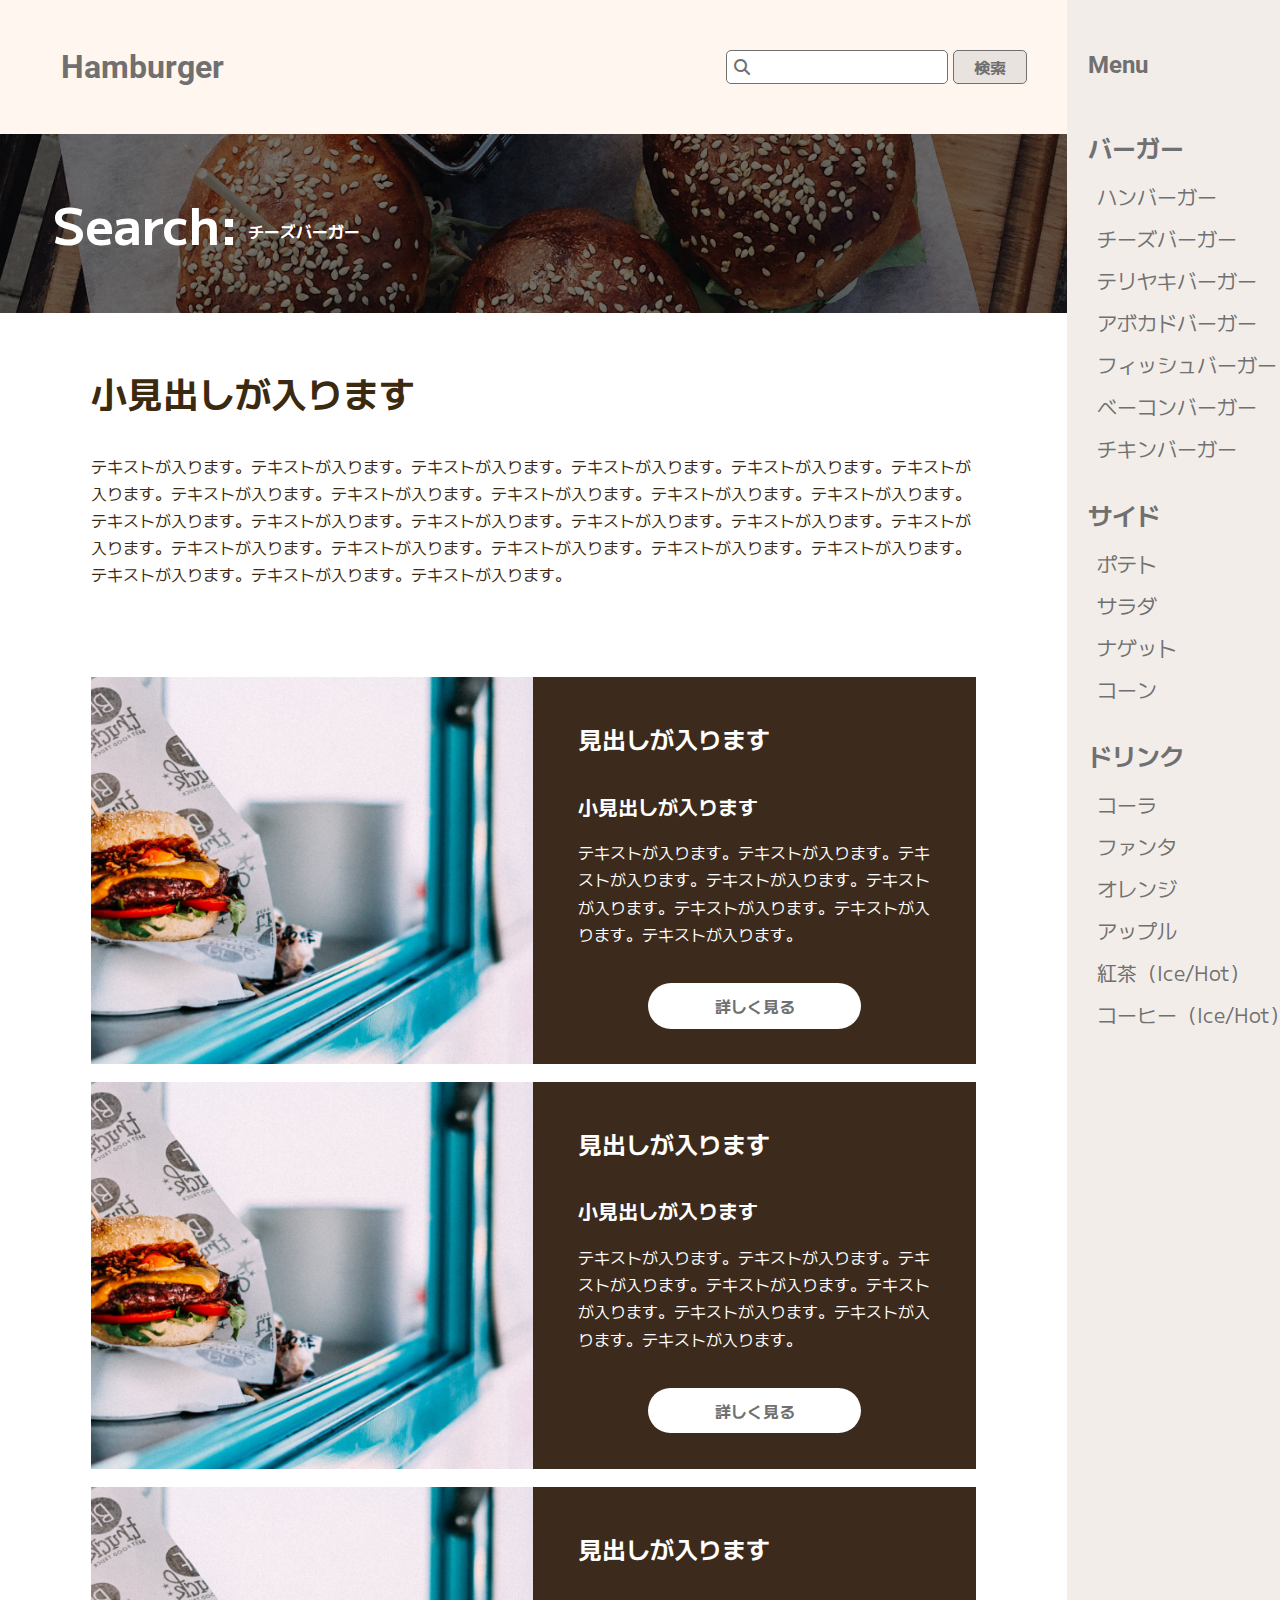
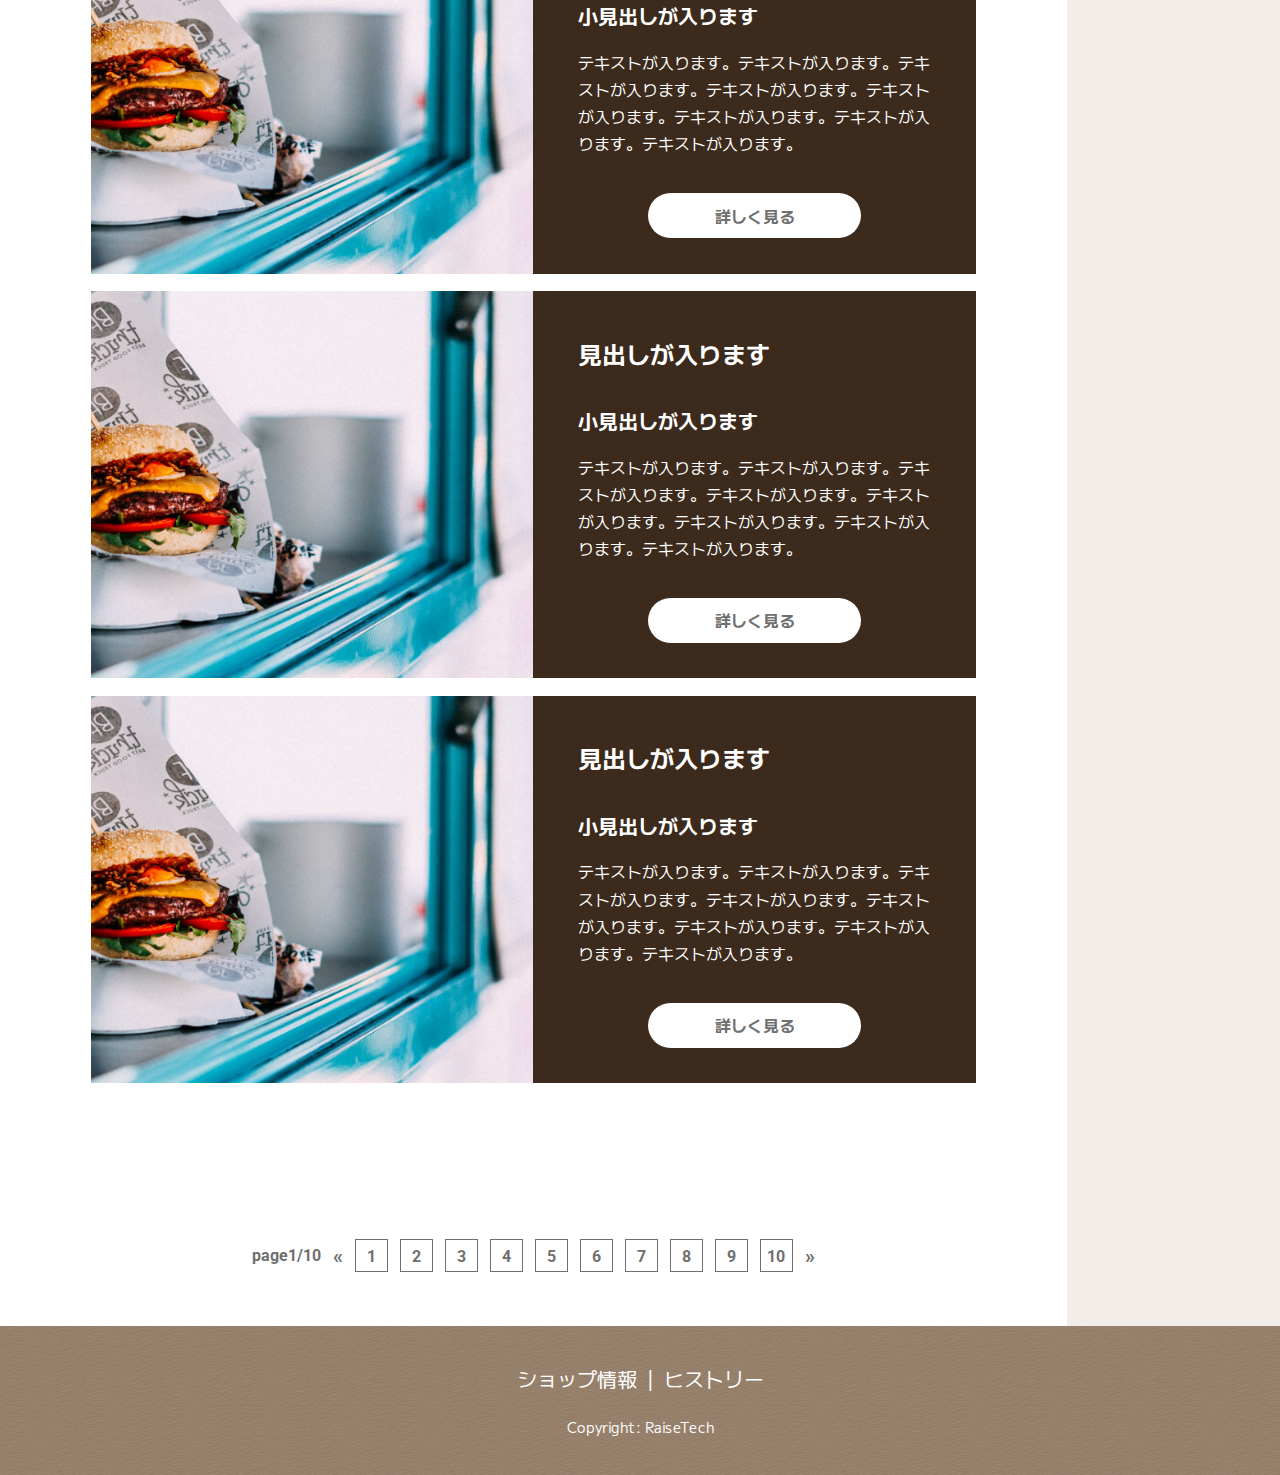
==== archive-search.html @ 962198ca "20250107" ====
<!DOCTYPE html>
<html lang="ja">
    <head>
        <meta charset="UTF-8">
        <meta name="viewport" content="width=device-width", initial scale="1.0">
        <meta name="description" content="ハンバーガーサイト">
        <title>ハンバーガーサイト</title>
        <link rel="preconnect" href="https://fonts.googleapis.com">
        <link rel="preconnect" href="https://fonts.gstatic.com" crossorigin>
        <link href="https://fonts.googleapis.com/css2?family=M+PLUS+1:wght@400;700&display=swap" rel="stylesheet">
        <link href="https://fonts.googleapis.com/css2?family=Roboto:wght@400;700&display=swap" rel="stylesheet">
        <link href=".css/ress.css" rel="stylesheet">
        <link href="./css/style.css" rel="stylesheet">
        <link href="./css/all.min.css" rel="stylesheet">
        <script src="./js/main.js" defer></script>


    </head>
    <body> 
        <div class="c-container">
            <div class="c-wrapper "> 
                <header class="l-header c-item-center p-header">
                    <p class="c-fontfam-en p-header-logo">Hamburger</p>
                    <form class="p-header-form">
                        <div class=p-header-searchicon>
                            <input type="search" class="c-box-search p-header-search">
                        </div>
                        <input type="submit" value="検索" class="c-box-search p-header-submit" >
                    </form>
                </header>
                <main class="l-main">
                    <h1 class="c-bg-Image-MV2 p-archive-image p-archive-image-text"><span>Search:</span><span>チーズバーガー</span></h1>
                    <div class="c-inner">
                        <article class="p-archive-article">
                            <h2 class="p-subheading">小見出しが入ります</h2>
                            <p class="p-subheading-text">テキストが入ります。テキストが入ります。テキストが入ります。テキストが入ります。テキストが入ります。テキストが入ります。テキストが入ります。テキストが入ります。テキストが入ります。テキストが入ります。テキストが入ります。テキストが入ります。テキストが入ります。テキストが入ります。テキストが入ります。テキストが入ります。テキストが入ります。テキストが入ります。テキストが入ります。テキストが入ります。テキストが入ります。テキストが入ります。テキストが入ります。テキストが入ります。テキストが入ります。</p>
                        </article>
                        <article>
                            <dl>
                                <div class="c-grid-container">
                                    <div class="c-grid-area-left"><img class="p-grid-img" src="../Images/archivepage_burger.png" alt="アーカイブページのハンバーガー写真" ></div>
                                    <div class="c-grid-area-right p-grid-article">
                                        <dt class="p-grid-article-title">見出しが入ります
                                            <dd>
                                                <h3 class="p-grid-article-subheading">小見出しが入ります</h3>
                                                <p class="p-grid-article-text">テキストが入ります。テキストが入ります。テキストが入ります。テキストが入ります。テキストが入ります。テキストが入ります。テキストが入ります。テキストが入ります。</p>
                                            </dd>
                                        </dt>
                                        <a class="p-grid-article-link" href="#">詳しく見る</a>
                                    </div>
                                </div>
                                <div class="c-grid-container">
                                    <div class="c-grid-area-left"><img class="p-grid-img" src="../Images/archivepage_burger.png" alt="アーカイブページのハンバーガー写真" ></div>
                                    <div class="c-grid-area-right p-grid-article">
                                        <dt class="p-grid-article-title">見出しが入ります
                                            <dd>
                                                <h3 class="p-grid-article-subheading">小見出しが入ります</h3>
                                                <p class="p-grid-article-text">テキストが入ります。テキストが入ります。テキストが入ります。テキストが入ります。テキストが入ります。テキストが入ります。テキストが入ります。テキストが入ります。</p>
                                            </dd>
                                        </dt>
                                        <a class="p-grid-article-link" href="#">詳しく見る</a>
                                    </div>
                                </div>
                                <div class="c-grid-container">
                                    <div class="c-grid-area-left"><img class="p-grid-img" src="../Images/archivepage_burger.png" alt="アーカイブページのハンバーガー写真" ></div>
                                    <div class="c-grid-area-right p-grid-article">
                                        <dt class="p-grid-article-title">見出しが入ります
                                            <dd>
                                                <h3 class="p-grid-article-subheading">小見出しが入ります</h3>
                                                <p class="p-grid-article-text">テキストが入ります。テキストが入ります。テキストが入ります。テキストが入ります。テキストが入ります。テキストが入ります。テキストが入ります。テキストが入ります。</p>
                                            </dd>
                                        </dt>
                                        <a class="p-grid-article-link" href="#">詳しく見る</a>
                                    </div>
                                </div>
                                <div class="c-grid-container">
                                    <div class="c-grid-area-left"><img class="p-grid-img" src="../Images/archivepage_burger.png" alt="アーカイブページのハンバーガー写真" ></div>
                                    <div class="c-grid-area-right p-grid-article">
                                        <dt class="p-grid-article-title">見出しが入ります
                                            <dd>
                                                <h3 class="p-grid-article-subheading">小見出しが入ります</h3>
                                                <p class="p-grid-article-text">テキストが入ります。テキストが入ります。テキストが入ります。テキストが入ります。テキストが入ります。テキストが入ります。テキストが入ります。テキストが入ります。</p>
                                            </dd>
                                        </dt>
                                        <a class="p-grid-article-link" href="#">詳しく見る</a>
                                    </div>
                                </div>
                                <div class="c-grid-container">
                                    <div class="c-grid-area-left"><img class="p-grid-img" src="../Images/archivepage_burger.png" alt="アーカイブページのハンバーガー写真" ></div>
                                    <div class="c-grid-area-right p-grid-article">
                                        <dt class="p-grid-article-title">見出しが入ります
                                            <dd>
                                                <h3 class="p-grid-article-subheading">小見出しが入ります</h3>
                                                <p class="p-grid-article-text">テキストが入ります。テキストが入ります。テキストが入ります。テキストが入ります。テキストが入ります。テキストが入ります。テキストが入ります。テキストが入ります。</p>
                                            </dd>
                                        </dt>
                                        <a class="p-grid-article-link" href="#">詳しく見る</a>
                                    </div>
                                </div>
                            </dl>
                        </article>
                    </div>
                    <section class="c-flex-justify-center c-fontfam-en p-pagination">
                        <p>page1/10</p>
                        <div class="p-pagination-number">
                            <a href="#">&laquo;</a>
                            <ul class="p-pagination-number-list">  
                                <li><a href="#">1</a></li>
                                <li><a href="#">2</a></li>
                                <li><a href="#">3</a></li>
                                <li><a href="#">4</a></li>
                                <li><a href="#">5</a></li>
                                <li><a href="#">6</a></li>
                                <li><a href="#">7</a></li>
                                <li><a href="#">8</a></li>
                                <li><a href="#">9</a></li>
                                <li><a href="#">10</a></li>
                            </ul>
                            <a href="#">&raquo;</a>
                        </div>
                    </section>
                    <section class="p-pagination-sp">
                        <div class="p-pagination-sp-prev">&laquo;<p>前へ</p></div>
                        <div class="p-pagination-sp-next"><p>次へ</p>&raquo;</div>
                    </section>
                </main>
            </div>
            <aside class="l-sidebar c-flex-column p-sidebar js-sidebar-bg"> <!--js-sidebar-openBgがつく-->
                <div class=" p-sidebar-title">
                    <h2 class="c-fontfam-en"><button class="p-sidebar-btn-menu js-btn-menu"><span>Menu</span></button></h2> <!--js-btnMenu-openがつく-->
                </div>
                <nav class="p-sidebar-list js-sidebar">  <!--js-sidebar-openがつく-->
                    <ul class="p-sidebar-wrap">   
                        <li class="p-sidebar-menu" >
                            <a class="p-sidebar-menu-category" href="#">バーガー</a>
                            <ul class="p-sidebar-menu-choice">
                                <li class="p-sidebar-menu-choice-child"><a href="#">ハンバーガー</a></li>
                                <li class="p-sidebar-menu-choice-child"><a href="#">チーズバーガー</a></li>
                                <li class="p-sidebar-menu-choice-child"><a href="#">テリヤキバーガー</a></li>
                                <li class="p-sidebar-menu-choice-child"><a href="#">アボカドバーガー</a></li>
                                <li class="p-sidebar-menu-choice-child"><a href="#">フィッシュバーガー</a></li>
                                <li class="p-sidebar-menu-choice-child"><a href="#">ベーコンバーガー</a></li>
                                <li class="p-sidebar-menu-choice-child"><a href="#">チキンバーガー</a></li>
                            </ul>
                        </li>
                        <li class="p-sidebar-menu" >
                            <a class="p-sidebar-menu-category" href="#">サイド</a>
                            <ul class="p-sidebar-menu-choice">
                                <li class="p-sidebar-menu-choice-child"><a href="#">ポテト</a></li>
                                <li class="p-sidebar-menu-choice-child"><a href="#">サラダ</a></li>
                                <li class="p-sidebar-menu-choice-child"><a href="#">ナゲット</a></li>
                                <li class="p-sidebar-menu-choice-child"><a href="#">コーン</a></li>
                            </ul>
                        </li>
                        <li class="p-sidebar-menu" >
                            <a class="p-sidebar-menu-category" href="#">ドリンク</a>
                            <ul class="p-sidebar-menu-choice">
                                <li class="p-sidebar-menu-choice-child"><a href="#">コーラ</a></li>
                                <li class="p-sidebar-menu-choice-child"><a href="#">ファンタ</a></li>
                                <li class="p-sidebar-menu-choice-child"><a href="#">オレンジ</a></li>
                                <li class="p-sidebar-menu-choice-child"><a href="#">アップル</a></li>
                                <li class="p-sidebar-menu-choice-child"><a href="#">紅茶（Ice/Hot）</a></li>
                                <li class="p-sidebar-menu-choice-child"><a href="#">コーヒー（Ice/Hot）</a></li>
                            </ul>
                        </li>
                    </ul>
                </nav>
            </aside>
        </div>
        <footer class="l-footer p-footer">
            <div class="c-flex-center p-footer-about" >
                <p class="p-footer-info">ショップ情報</p>
                <p class="p-footer-history">ヒストリー</p>
            </div>
            <p class="c-flex-center p-footer-copyright">Copyright: RaiseTech</p>
        </footer>

    </body>
</html>
---- css/style.css ----
@charset "UTF-8";
/* resset.dev • v5.0.2 */
/* # =================================================================
   # Global selectors
   # ================================================================= */
html {
  box-sizing: border-box;
  -webkit-text-size-adjust: 100%; /* Prevent adjustments of font size after orientation changes in iOS */
  word-break: normal;
  -moz-tab-size: 4;
  -o-tab-size: 4;
     tab-size: 4;
}

*,
::before,
::after {
  background-repeat: no-repeat; /* Set `background-repeat: no-repeat` to all elements and pseudo elements */
  box-sizing: inherit;
}

::before,
::after {
  text-decoration: inherit; /* Inherit text-decoration and vertical align to ::before and ::after pseudo elements */
  vertical-align: inherit;
}

* {
  padding: 0; /* Reset `padding` and `margin` of all elements */
  margin: 0;
}

/* # =================================================================
   # General elements
   # ================================================================= */
hr {
  overflow: visible; /* Show the overflow in Edge and IE */
  height: 0; /* Add the correct box sizing in Firefox */
  color: inherit; /* Correct border color in Firefox. */
}

details,
main {
  display: block; /* Render the `main` element consistently in IE. */
}

summary {
  display: list-item; /* Add the correct display in all browsers */
}

small {
  font-size: 80%; /* Set font-size to 80% in `small` elements */
}

[hidden] {
  display: none; /* Add the correct display in IE */
}

abbr[title] {
  border-bottom: none; /* Remove the bottom border in Chrome 57 */
  /* Add the correct text decoration in Chrome, Edge, IE, Opera, and Safari */
  text-decoration: underline;
  -webkit-text-decoration: underline dotted;
          text-decoration: underline dotted;
}

a {
  background-color: transparent; /* Remove the gray background on active links in IE 10 */
}

a:active,
a:hover {
  outline-width: 0; /* Remove the outline when hovering in all browsers */
}

code,
kbd,
pre,
samp {
  font-family: monospace, monospace; /* Specify the font family of code elements */
}

pre {
  font-size: 1em; /* Correct the odd `em` font sizing in all browsers */
}

b,
strong {
  font-weight: bolder; /* Add the correct font weight in Chrome, Edge, and Safari */
}

/* https://gist.github.com/unruthless/413930 */
sub,
sup {
  font-size: 75%;
  line-height: 0;
  position: relative;
  vertical-align: baseline;
}

sub {
  bottom: -0.25em;
}

sup {
  top: -0.5em;
}

table {
  border-color: inherit; /* Correct border color in all Chrome, Edge, and Safari. */
  text-indent: 0; /* Remove text indentation in Chrome, Edge, and Safari */
}

iframe {
  border-style: none;
}

/* # =================================================================
   # Forms
   # ================================================================= */
input {
  border-radius: 0;
}

[type=number]::-webkit-inner-spin-button,
[type=number]::-webkit-outer-spin-button {
  height: auto; /* Correct the cursor style of increment and decrement buttons in Chrome */
}

[type=search] {
  -webkit-appearance: textfield; /* Correct the odd appearance in Chrome and Safari */
  outline-offset: -2px; /* Correct the outline style in Safari */
}

[type=search]::-webkit-search-decoration {
  -webkit-appearance: none; /* Remove the inner padding in Chrome and Safari on macOS */
}

textarea {
  overflow: auto; /* Internet Explorer 11+ */
  resize: vertical; /* Specify textarea resizability */
}

button,
input,
optgroup,
select,
textarea {
  font: inherit; /* Specify font inheritance of form elements */
}

optgroup {
  font-weight: bold; /* Restore the font weight unset by the previous rule */
}

button {
  overflow: visible; /* Address `overflow` set to `hidden` in IE 8/9/10/11 */
}

button,
select {
  text-transform: none; /* Firefox 40+, Internet Explorer 11- */
}

/* Apply cursor pointer to button elements */
button,
[type=button],
[type=reset],
[type=submit],
[role=button] {
  cursor: pointer;
}

/* Remove inner padding and border in Firefox 4+ */
button::-moz-focus-inner,
[type=button]::-moz-focus-inner,
[type=reset]::-moz-focus-inner,
[type=submit]::-moz-focus-inner {
  border-style: none;
  padding: 0;
}

/* Replace focus style removed in the border reset above */
button:-moz-focusring,
[type=button]::-moz-focus-inner,
[type=reset]::-moz-focus-inner,
[type=submit]::-moz-focus-inner {
  outline: 1px dotted ButtonText;
}

button,
html [type=button],
[type=reset],
[type=submit] {
  -webkit-appearance: button; /* Correct the inability to style clickable types in iOS */
}

/* Remove the default button styling in all browsers */
button,
input,
select,
textarea {
  background-color: transparent;
  border-style: none;
}

a:focus,
button:focus,
input:focus,
select:focus,
textarea:focus {
  outline-width: 0;
}

/* Style select like a standard input */
select {
  -moz-appearance: none; /* Firefox 36+ */
  -webkit-appearance: none; /* Chrome 41+ */
}

select::-ms-expand {
  display: none; /* Internet Explorer 11+ */
}

select::-ms-value {
  color: currentColor; /* Internet Explorer 11+ */
}

legend {
  border: 0; /* Correct `color` not being inherited in IE 8/9/10/11 */
  color: inherit; /* Correct the color inheritance from `fieldset` elements in IE */
  display: table; /* Correct the text wrapping in Edge and IE */
  max-width: 100%; /* Correct the text wrapping in Edge and IE */
  white-space: normal; /* Correct the text wrapping in Edge and IE */
  max-width: 100%; /* Correct the text wrapping in Edge 18- and IE */
}

::-webkit-file-upload-button {
  /* Correct the inability to style clickable types in iOS and Safari */
  -webkit-appearance: button;
  color: inherit;
  font: inherit; /* Change font properties to `inherit` in Chrome and Safari */
}

/* Replace pointer cursor in disabled elements */
[disabled] {
  cursor: default;
}

/* # =================================================================
   # Specify media element style
   # ================================================================= */
img {
  border-style: none; /* Remove border when inside `a` element in IE 8/9/10 */
}

/* Add the correct vertical alignment in Chrome, Firefox, and Opera */
progress {
  vertical-align: baseline;
}

/* # =================================================================
   # Accessibility
   # ================================================================= */
/* Specify the progress cursor of updating elements */
[aria-busy=true] {
  cursor: progress;
}

/* Specify the pointer cursor of trigger elements */
[aria-controls] {
  cursor: pointer;
}

/* Specify the unstyled cursor of disabled, not-editable, or otherwise inoperable elements */
[aria-disabled=true] {
  cursor: default;
}

/*Foundation*/
body {
  font-family: "M PLUS 1";
  font-optical-sizing: auto;
  font-weight: 700;
  font-style: normal;
  font-size: 1rem;
  color: #707070;
  height: 100%;
  overflow-x: clip;
}

h1, h2, h3, h4, h5, h6 {
  margin-top: 0;
  margin-bottom: 0.5rem;
}

p {
  margin: 0;
}

ul, li, ol {
  list-style: none;
}

a {
  text-decoration: none;
  white-space: nowrap;
}

img {
  -o-object-fit: cover;
     object-fit: cover;
  width: 100%;
}

* {
  box-sizing: border-box;
}

/*mixin*/
/*breakpoint*/
/*font-size*/
/*文字の色*/
/*背景色*/
.icon {
  display: inline-block;
  text-rendering: auto;
  -webkit-font-smoothing: antialiased;
}

.l-footer {
  /*height: 5%;*/
  /*width: calc(100% - (368px / 1921px*100%));*/
  width: 100%;
}

.l-header {
  width: 100%;
  background-color: #FFF7EF;
}

.l-main {
  height: 88%;
  width: 100%;
}

.l-sidebar {
  width: 0;
}
@media (min-width: 1280px) {
  .l-sidebar {
    width: 20%;
  }
}

/*front*/
.c-bg-Image-MV1 {
  aspect-ratio: 375/285;
  background-size: cover;
  background-position: center;
}
@media (min-width: 768px) {
  .c-bg-Image-MV1 {
    aspect-ratio: 834/285;
  }
}
@media (min-width: 1280px) {
  .c-bg-Image-MV1 {
    aspect-ratio: 1553/530;
  }
}

/*archiveとarchive-search*/
.c-bg-Image-MV2 {
  aspect-ratio: 375/285;
  background-size: cover;
  background-position: center;
}
@media (min-width: 768px) {
  .c-bg-Image-MV2 {
    aspect-ratio: 834/285;
  }
}
@media (min-width: 1280px) {
  .c-bg-Image-MV2 {
    aspect-ratio: 1553/239;
  }
}

/*singleとpage*/
.c-bg-Image-MV3 {
  aspect-ratio: 375/225;
  background-size: cover;
  background-position: center;
}
@media (min-width: 768px) {
  .c-bg-Image-MV3 {
    aspect-ratio: 834/505;
  }
}
@media (min-width: 1280px) {
  .c-bg-Image-MV3 {
    aspect-ratio: 1553/500;
  }
}

/*ftontpageのmain*/
.c-bg-Image-order {
  aspect-ratio: 335/642;
  background-size: cover;
  background-position: center;
}
@media (min-width: 768px) {
  .c-bg-Image-order {
    aspect-ratio: 357/681;
  }
}
@media (min-width: 1280px) {
  .c-bg-Image-order {
    aspect-ratio: 616/1197;
  }
}

.c-box-search {
  border: 1px solid #707070;
  border-radius: 5px;
}

.c-item-center {
  display: flex;
  flex-direction: column;
  justify-content: center;
  align-items: center;
}
@media (min-width: 1280px) {
  .c-item-center {
    flex-direction: row;
  }
}

.c-fontfam-en {
  font-family: Roboto;
}

.c-grid-container-frontMain {
  display: grid;
  place-content: center;
  /*grid-row-gap: 1%;*/
  grid-template-columns: repeat(1, 95%);
}
@media (min-width: 768px) {
  .c-grid-container-frontMain {
    /*grid-column-gap: 5% ;*/
    grid-template-columns: repeat(2, 47%);
  }
}
@media (min-width: 1280px) {
  .c-grid-container-frontMain {
    grid-column-gap: 5%;
    grid-template-columns: repeat(2, 47%);
  }
}

.c-grid-item-frontMain {
  display: grid;
  grid-template-rows: subgrid;
}
@media (min-width: 1280px) {
  .c-grid-item-frontMain {
    margin: 0;
  }
}

.c-grid-container {
  display: grid;
  margin-bottom: 2%;
}
@media (min-width: 768px) {
  .c-grid-container {
    grid-template-columns: repeat(2, 1fr);
  }
}
@media (min-width: 1280px) {
  .c-grid-container {
    grid-template-columns: repeat(2, 1fr);
  }
}

.c-grid-area-left {
  grid-row: 1/2;
  grid-column: 1/2;
}
@media (min-width: 768px) {
  .c-grid-area-left {
    grid-row: 1/2;
    grid-column: 1/2;
  }
}
@media (min-width: 1280px) {
  .c-grid-area-left {
    grid-row: 1/2;
    grid-column: 1/2;
  }
}

.c-grid-area-right {
  grid-row: 2/3;
  grid-column: 1/2;
}
@media (min-width: 768px) {
  .c-grid-area-right {
    grid-row: 1/2;
    grid-column: 2/3;
  }
}
@media (min-width: 1280px) {
  .c-grid-area-right {
    grid-row: 1/2;
    grid-column: 2/3;
  }
}

.c-flex-column {
  display: flex;
  flex-direction: column;
}

.c-flex-center {
  display: flex;
  justify-content: center;
  align-items: center;
}

/*flex下書き →これやめてc-innerやってみる？*/
.c-flex {
  display: flex;
}

.c-flex-direction-column {
  display: flex;
  flex-direction: column;
}

.c-flex-justify-center {
  display: flex;
  justify-content: center;
}

.c-line-headingUnderline {
  position: relative;
}

.c-line-headingUnderline::after {
  position: absolute;
  content: "";
  width: 50px;
  height: 4px;
  background-color: #FFFFFF;
  top: 120px;
  left: 0;
}

.c-line-headingUnderlineLong {
  position: relative;
}

.c-line-headingUnderlineLong::after {
  position: absolute;
  content: "";
  width: 100px;
  height: 2px;
  background-color: #FFFFFF;
  top: 80px;
  left: 0;
}

.c-container {
  display: flex;
  justify-content: center;
  height: 100%;
}
@media (min-width: 375px) {
  .c-container {
    width: 100%;
  }
}
@media (min-width: 768px) {
  .c-container {
    width: 100%;
  }
}

.c-wrapper {
  width: 80.8433107756%;
  height: 100%;
}
@media (min-width: 375px) {
  .c-wrapper {
    width: 100%;
  }
}
@media (min-width: 768px) {
  .c-wrapper {
    width: 100%;
  }
}

.c-inner {
  margin: 2% 3.5% 5% 3.5%;
  padding: 3% 5% 8% 5%; /*6% 10% 24% 10%*/
}

.p-header {
  padding-left: 4%;
  padding-right: 2%;
  padding-top: 3rem;
  padding-bottom: 3rem;
}

.p-header-logo {
  font-size: 2rem;
  text-align: center;
}
@media (min-width: 1280px) {
  .p-header-logo {
    text-align: left;
  }
}

/*main部分のテキスト関係*/
.p-main-title {
  color: #FFFFFF;
  font-size: 4rem;
}

.p-main-list {
  margin-top: 60%;
  justify-content: flex-end;
}

.p-main-textbox {
  color: #3c2A10;
  background-color: rgba(255, 255, 255, 0.8);
  margin-bottom: 5%;
  padding: 3% 5% 5% 3%;
}
.p-main-textbox dt {
  margin-bottom: 1%;
  font-size: 1.5rem;
  line-height: 2;
}
.p-main-textbox dd {
  font-weight: 400;
  line-height: 1.7;
}

/*下部分：テキストと地図*/
.p-main-section {
  position: relative;
  width: 100%;
}

.p-main-section-text {
  width: 100%;
  color: #FFFFFF;
  background-image: linear-gradient(rgba(0, 0, 0, 0.2855) 50%, transparent 50%);
  padding: 7%;
}
@media (min-width: 768px) {
  .p-main-section-text {
    width: 100%;
    padding: 5%;
    background-image: none;
    background-color: rgba(0, 0, 0, 0.2855);
  }
}
@media (min-width: 1280px) {
  .p-main-section-text {
    width: 60%;
    padding: 5%;
    background-image: none;
    background-color: rgba(0, 0, 0, 0.2855);
  }
}
.p-main-section-text h2 {
  font-size: 2.25rem;
  margin-bottom: 8%;
}
.p-main-section-text p {
  font-size: 1rem;
  line-height: 2.5;
}

.p-footer {
  background-image: url(../../../Images/frontpage_footer.png);
  background-size: cover;
  color: #FFFFFF;
  padding: 2%;
  font-weight: 400;
}

.p-footer-about {
  font-size: 1.25rem;
  margin-top: 2.5%;
  margin-bottom: 6%;
}
@media (min-width: 1280px) {
  .p-footer-about {
    margin-top: 1%;
    margin-bottom: 2%;
  }
}

.p-footer-info::after {
  content: "|";
  color: #FFFFFF;
  font-size: 1.25rem;
  padding: 10px;
}

.p-footer-history {
  position: relative;
}

.p-footer-copyright {
  margin-bottom: 3%;
  font-size: 0.875rem;
}
@media (min-width: 1280px) {
  .p-footer-copyright {
    margin-bottom: 1%;
  }
}

.p-sidebar {
  position: relative;
}

.p-sidebar-title {
  position: absolute;
  top: 0.5%;
  left: -90px;
}
@media (min-width: 1280px) {
  .p-sidebar-title {
    position: static;
    background-color: #F2ede9;
    padding-top: 24%;
    padding-bottom: 15%;
    padding-left: 10%;
    margin-bottom: 0;
    display: block;
  }
}
.p-sidebar-title h2 {
  font-size: 1.5rem;
}

.p-sidebar-btn-menu {
  color: #707070;
}
@media (min-width: 1280px) {
  .p-sidebar-btn-menu {
    pointer-events: none;
  }
}

.p-sidebar-list {
  position: absolute;
}
.p-sidebar-list a {
  color: #707070;
}
@media (min-width: 1280px) {
  .p-sidebar-list {
    position: static;
    display: block;
    background-color: #F2ede9;
    height: 100%;
  }
}

.p-sidebar-wrap {
  margin-top: 40%;
}
@media (min-width: 1280px) {
  .p-sidebar-wrap {
    margin-top: 0;
  }
}

.p-sidebar-menu {
  padding: 5% 10% 5% 10%;
}

.p-sidebar-menu-category {
  display: block;
  margin-bottom: 15%;
  font-size: 2.25rem;
}
@media (min-width: 1280px) {
  .p-sidebar-menu-category {
    margin-top: 0;
    margin-bottom: 10%;
    font-size: 1.5rem;
  }
}

.p-sidebar-menu-choice {
  margin-left: 5%;
  font-size: 1.875rem;
  font-weight: 400;
}
@media (min-width: 1280px) {
  .p-sidebar-menu-choice {
    font-size: 1.25rem;
  }
}

.p-sidebar-menu-choice-child {
  margin-bottom: 8%;
}

.p-header-form {
  display: flex;
  justify-content: center;
  align-items: center;
  width: 75%;
  max-width: 600px;
  position: relative;
  padding-top: 20px;
}
@media (min-width: 1280px) {
  .p-header-form {
    justify-content: flex-end;
    padding-left: 50%;
    padding-top: 0;
    width: 80%;
    max-width: none;
  }
}

.p-header-searchicon {
  width: 75%;
}

.p-header-search {
  width: 100%;
  padding-left: 30px;
  line-height: 2;
  background-color: #FFFFFF;
}

.p-header-searchicon::before {
  font-family: "Font Awesome 6 Free";
  font-weight: 900;
  content: "\f002";
  position: absolute;
  top: 55%;
  left: 2%;
}
@media (min-width: 1280px) {
  .p-header-searchicon::before {
    top: 25%;
    left: 63.5%;
  }
}

.p-header-submit {
  width: 25%;
  height: auto;
  background-color: color-mix(in srgb, #F2EDE9 100%, #DED8D3 100%);
  margin-left: 5px;
  font-family: "M PLUS 1";
  color: #707070;
  line-height: 2;
}

.p-main-image {
  background-image: url(../../../Images/frontpage_eyecatch.png);
  color: #FFFFFF;
  display: flex;
  align-items: center;
  padding: 5%;
  font-size: 1.625rem;
}
@media (min-width: 768px) {
  .p-main-image {
    padding: 10%;
  }
}
@media (min-width: 1280px) {
  .p-main-image {
    padding: 5%;
  }
}

.p-order {
  padding: 5% 5% 10% 5%;
}
@media (min-width: 1280px) {
  .p-order {
    padding: 7%;
  }
}

.p-order-takeout {
  background-image: url(../../../Images/frontpage_takeout.jpg);
  position: relative;
  grid-row: 1/2;
  grid-column: 1/2;
  padding: 5% 5% 0 5%;
  margin: 5% 5% 0 5%;
}
@media (min-width: 768px) {
  .p-order-takeout {
    margin: 10% 10% 10% 10%;
  }
}
@media (min-width: 1280px) {
  .p-order-takeout {
    margin: 0;
  }
}

.p-order-eatin {
  background-image: url(../../../Images/frontpage_eatin.jpg);
  grid-row: 2/3;
  grid-column: 1/2;
  padding: 5% 5% 0 5%;
  margin: 5% 5% 0 5%;
}
@media (min-width: 768px) {
  .p-order-eatin {
    grid-row: 1/2;
    grid-column: 2/3;
    margin: 10% 10% 10% 10%;
  }
}
@media (min-width: 1280px) {
  .p-order-eatin {
    grid-row: 1/2;
    grid-column: 2/3;
    margin: 0;
  }
}

.p-main-map {
  position: absolute;
  top: 0;
  left: 0;
  z-index: -200;
  width: 100%;
  height: 100%;
  background-color: #000000;
}
.p-main-map iframe {
  aspect-ratio: 691/375;
  -o-object-fit: cover;
     object-fit: cover;
  opacity: 0.7;
  width: 100%;
  height: 100%;
  z-index: -100;
  opacity: 0.5971;
}
@media (min-width: 768px) {
  .p-main-map iframe {
    aspect-ratio: 1653/649;
  }
}
@media (min-width: 1280px) {
  .p-main-map iframe {
    aspect-ratio: 1653/649;
  }
}

/*PC画面では×印非表示*/
.js-btn-menu {
  position: relative;
}

.js-btn-menu::before {
  position: absolute;
  content: "";
  top: 20px;
  right: 35px;
  width: 5px;
  height: 35px;
  background-color: #707070;
  transform: rotate(-45deg);
  z-index: 300;
  visibility: hidden;
  opacity: 0;
}

.js-btn-menu::after {
  position: absolute;
  content: "";
  top: 20px;
  right: 35px;
  width: 5px;
  height: 35px;
  background-color: #707070;
  transform: rotate(45deg);
  z-index: 300;
  visibility: hidden;
  opacity: 0;
}

/*MENUボタンから×印*/
.js-btn-menu-open {
  width: 40px;
  height: 40px;
  position: absolute;
  z-index: 300;
}
.js-btn-menu-open span {
  display: none;
}

.js-btn-menu-open::before {
  position: absolute;
  content: "";
  top: 2px;
  right: 18px;
  width: 5px;
  height: 35px;
  background-color: #707070;
  transform: rotate(-45deg);
  z-index: 300;
  visibility: visible;
  opacity: 1;
  transition-delay: 0.48s;
}

.js-btn-menu-open::after {
  position: absolute;
  content: "";
  top: 2px;
  right: 18px;
  width: 5px;
  height: 35px;
  background-color: #707070;
  transform: rotate(45deg);
  z-index: 300;
  visibility: visible;
  opacity: 1;
  transition-delay: 0.48s;
}

/*サイドバーでている時、コンテンツはスクロールしない*/
.js-body-scroll {
  overflow: hidden;
}

/*jsでサイドバーオープン・クローズ*/
/*隠れている状態*/
.js-sidebar {
  transform: translateX(0);
  overflow: hidden;
  position: fixed;
  background-color: #FFF7EF;
  z-index: 200;
  top: 0;
  bottom: 0;
  transition: 1s;
}
@media (min-width: 1280px) {
  .js-sidebar {
    position: static;
    background-color: #F2ede9;
    transition: none;
  }
}

/*開いた状態*/
.js-sidebar-open {
  transform: translateX(-100%);
  width: 90vw;
  /*サイドバーのみスクロールできる*/
  overflow: auto;
}
@media (min-width: 768px) {
  .js-sidebar-open {
    width: 45vw;
  }
}

/*MENUクリック前のopenBg*/
.js-sidebar-bg {
  position: relative;
}

.js-sidebar-bg::before {
  background-color: #000000;
  content: "";
  width: 100vw;
  position: fixed;
  z-index: 10;
  top: 0;
  left: 0;
  height: 100%;
  opacity: 0;
  visibility: hidden;
  transition: opacity 1s, visibility 1s;
}

/*サイドバー出てきたときの背景グレーになる*/
.js-sidebar-openBg {
  position: relative;
}

.js-sidebar-openBg::before {
  opacity: 0.2855;
  visibility: visible;
  transition: opacity 1s, visibility 1s;
}

.p-archive-image {
  background-image: url(../../../Images/archivepage_eyecatch.jpeg);
  color: #FFFFFF;
  padding: 5%;
  font-size: 3.125rem;
  display: flex;
  flex-direction: column;
  justify-content: center;
  position: relative;
}
@media (min-width: 768px) {
  .p-archive-image {
    padding: 10%;
    flex-direction: row;
    align-items: center;
    justify-content: flex-start;
  }
}
@media (min-width: 1280px) {
  .p-archive-image {
    padding: 5%;
    flex-direction: row;
    align-items: center;
    justify-content: flex-start;
  }
}

.p-archive-image::before {
  content: "";
  position: absolute;
  background-color: rgba(0, 0, 0, 0.5);
  top: 0;
  left: 0;
  z-index: 100;
  width: 100%;
  height: 100%;
}

.p-archive-image-text span:first-child {
  z-index: 200;
}

.p-archive-image-text span:nth-child(2) {
  font-size: 1rem;
  margin-left: 1%;
  margin-top: 1.5%;
  z-index: 200;
}

.p-subheading {
  color: #3c2A10;
  font-size: 2.25rem;
}

.p-subheading-text {
  color: #3c2A10;
  font-weight: 400;
  line-height: 1.7;
  padding: 3% 0 10% 0;
}

.p-grid-article {
  background-color: #3c2b1c;
  color: #FFFFFF;
  padding: 10% 10% 8% 10%;
}

.p-grid-article-title {
  font-size: 1.5rem;
  padding-bottom: 10%;
}

.p-grid-article-subheading {
  font-size: 1.25rem;
  padding-bottom: 3%;
}

.p-grid-article-text {
  line-height: 1.7;
  padding-bottom: 10%;
  font-weight: 400;
}

.p-grid-article-link {
  color: #707070;
  border-radius: 9999px;
  background-color: #FFFFFF;
  width: 60%;
  padding: 3% 7%;
  display: block;
  margin: 0 auto;
  text-align: center;
}

.p-grid-img {
  width: 100%;
  height: 100%;
  /*object-fit: cover;*/
  aspect-ratio: 677/411;
}

.p-pagination {
  display: none;
}
@media (min-width: 768px) {
  .p-pagination {
    display: flex;
    align-items: center;
    margin-bottom: 5%;
  }
}

@media (min-width: 768px) {
  .p-pagination p {
    margin-right: 12px;
  }
}

@media (min-width: 768px) {
  .p-pagination-number {
    display: flex;
    align-items: center;
    font-size: 1.25rem;
  }
}

.p-pagination-number a {
  color: #707070;
}

@media (min-width: 768px) {
  .p-pagination-number-list {
    display: flex;
    font-size: 1rem;
  }
}

.p-pagination-number-list a {
  color: #707070;
}

@media (min-width: 768px) {
  .p-pagination-number-list li {
    border: 1px solid #707070;
    width: 33px;
    height: 33px;
    line-height: 33px;
    text-align: center;
    margin-right: 12px;
  }
}

@media (min-width: 768px) {
  .p-pagination-number-list li:first-child {
    margin-left: 12px;
  }
}

@media (min-width: 768px) {
  .p-pagination-number-list li:hover {
    background-color: #000000;
  }
  .p-pagination-number-list li:hover a {
    color: #FFFFFF;
  }
}

.p-pagination-sp {
  display: flex;
  justify-content: space-between;
  align-items: center;
  margin: 5% 3%;
}
@media (min-width: 768px) {
  .p-pagination-sp {
    display: none;
  }
}
@media (min-width: 1280px) {
  .p-pagination-sp {
    display: none;
  }
}

.p-pagination-sp-prev {
  display: flex;
  align-items: center;
  margin-left: 2%;
}
.p-pagination-sp-prev p {
  padding-left: 10px;
}

.p-pagination-sp-next {
  display: flex;
  align-items: center;
  margin-right: 2%;
}
.p-pagination-sp-next p {
  padding-right: 10px;
}

/*Foundation*/
/*layout*/
/*object/component*/
/*object/project*/
/*# sourceMappingURL=style.css.map */
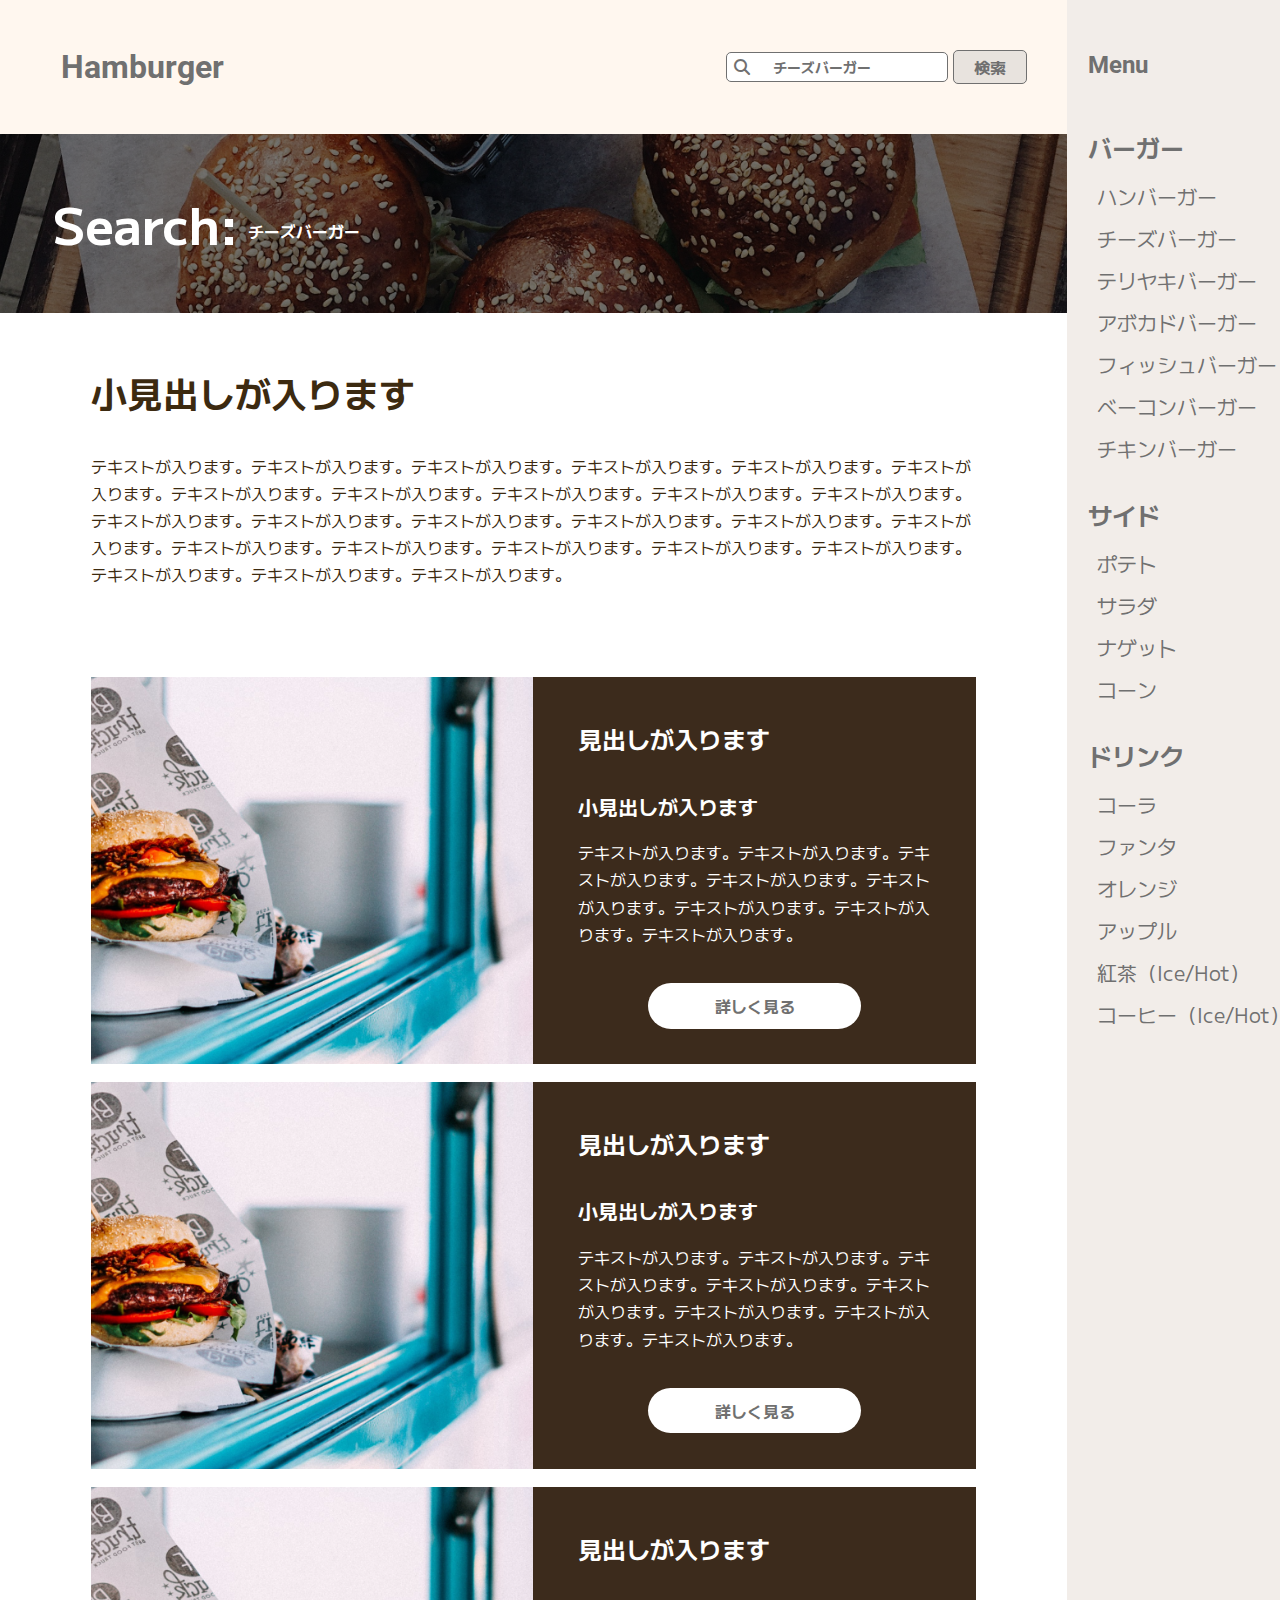
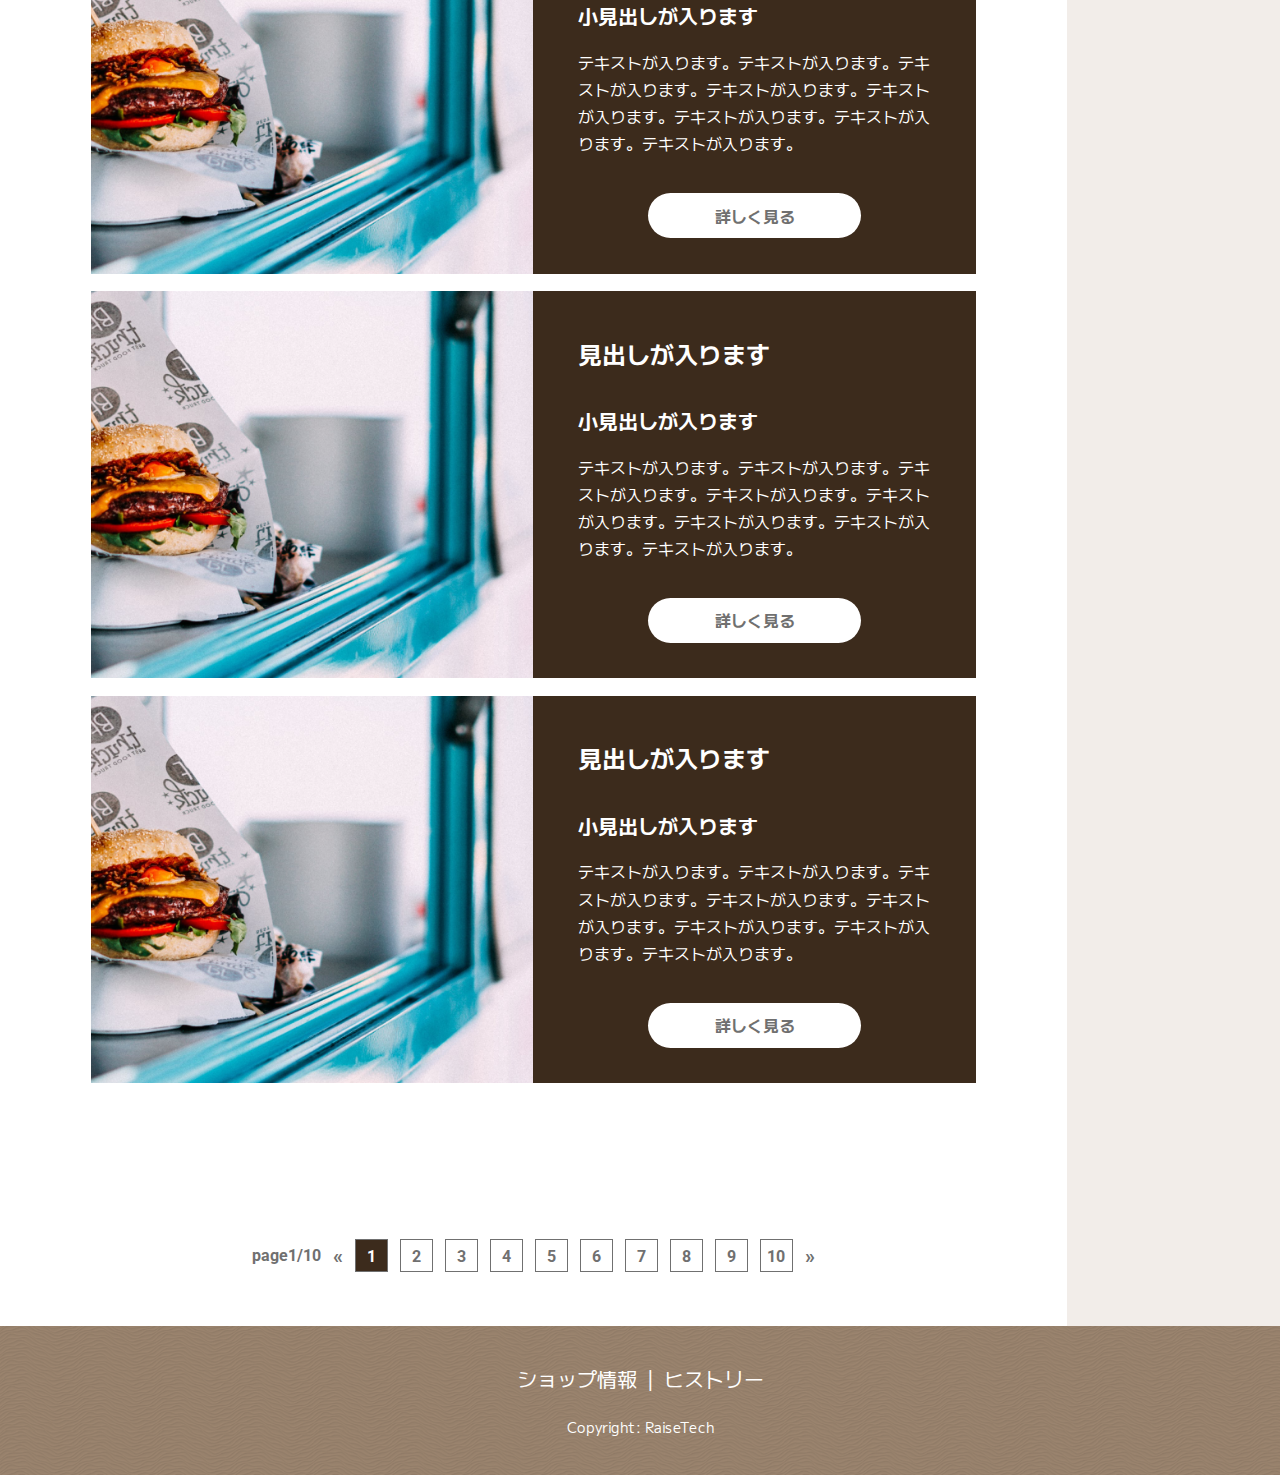
==== commit 09806f59: "20250107-2" ====
--- a/archive-search.html
+++ b/archive-search.html
@@ -23,7 +23,7 @@
                     <p class="c-fontfam-en p-header-logo">Hamburger</p>
                     <form class="p-header-form">
                         <div class=p-header-searchicon>
-                            <input type="search" class="c-box-search p-header-search">
+                            <input type="search" class="c-box-search p-header-search" value="チーズバーガー">
                         </div>
                         <input type="submit" value="検索" class="c-box-search p-header-submit" >
                     </form>
--- a/css/style.css
+++ b/css/style.css
@@ -849,6 +849,9 @@
   padding-left: 30px;
   line-height: 2;
   background-color: #FFFFFF;
+  color: #707070;
+  font-size: 0.875rem;
+  text-indent: 1rem;
 }
 
 .p-header-searchicon::before {
@@ -1269,21 +1272,31 @@
   }
 }
 
+.p-pagination-number-list li:first-child {
+  background-color: #3c2b1c;
+}
 @media (min-width: 768px) {
   .p-pagination-number-list li:first-child {
     margin-left: 12px;
   }
 }
 
-@media (min-width: 768px) {
-  .p-pagination-number-list li:hover {
-    background-color: #000000;
-  }
-  .p-pagination-number-list li:hover a {
-    color: #FFFFFF;
-  }
-}
-
+.p-pagination-number-list li:first-child a {
+  color: #FFFFFF;
+}
+
+/*
+.p-pagination-number-list li:hover {
+    @include base.breakpoint(tablet) {
+        background-color: base.$bg-color-black;
+
+        a {
+            color: base.$font-color-white;
+        }
+
+    }
+}
+*/
 .p-pagination-sp {
   display: flex;
   justify-content: space-between;
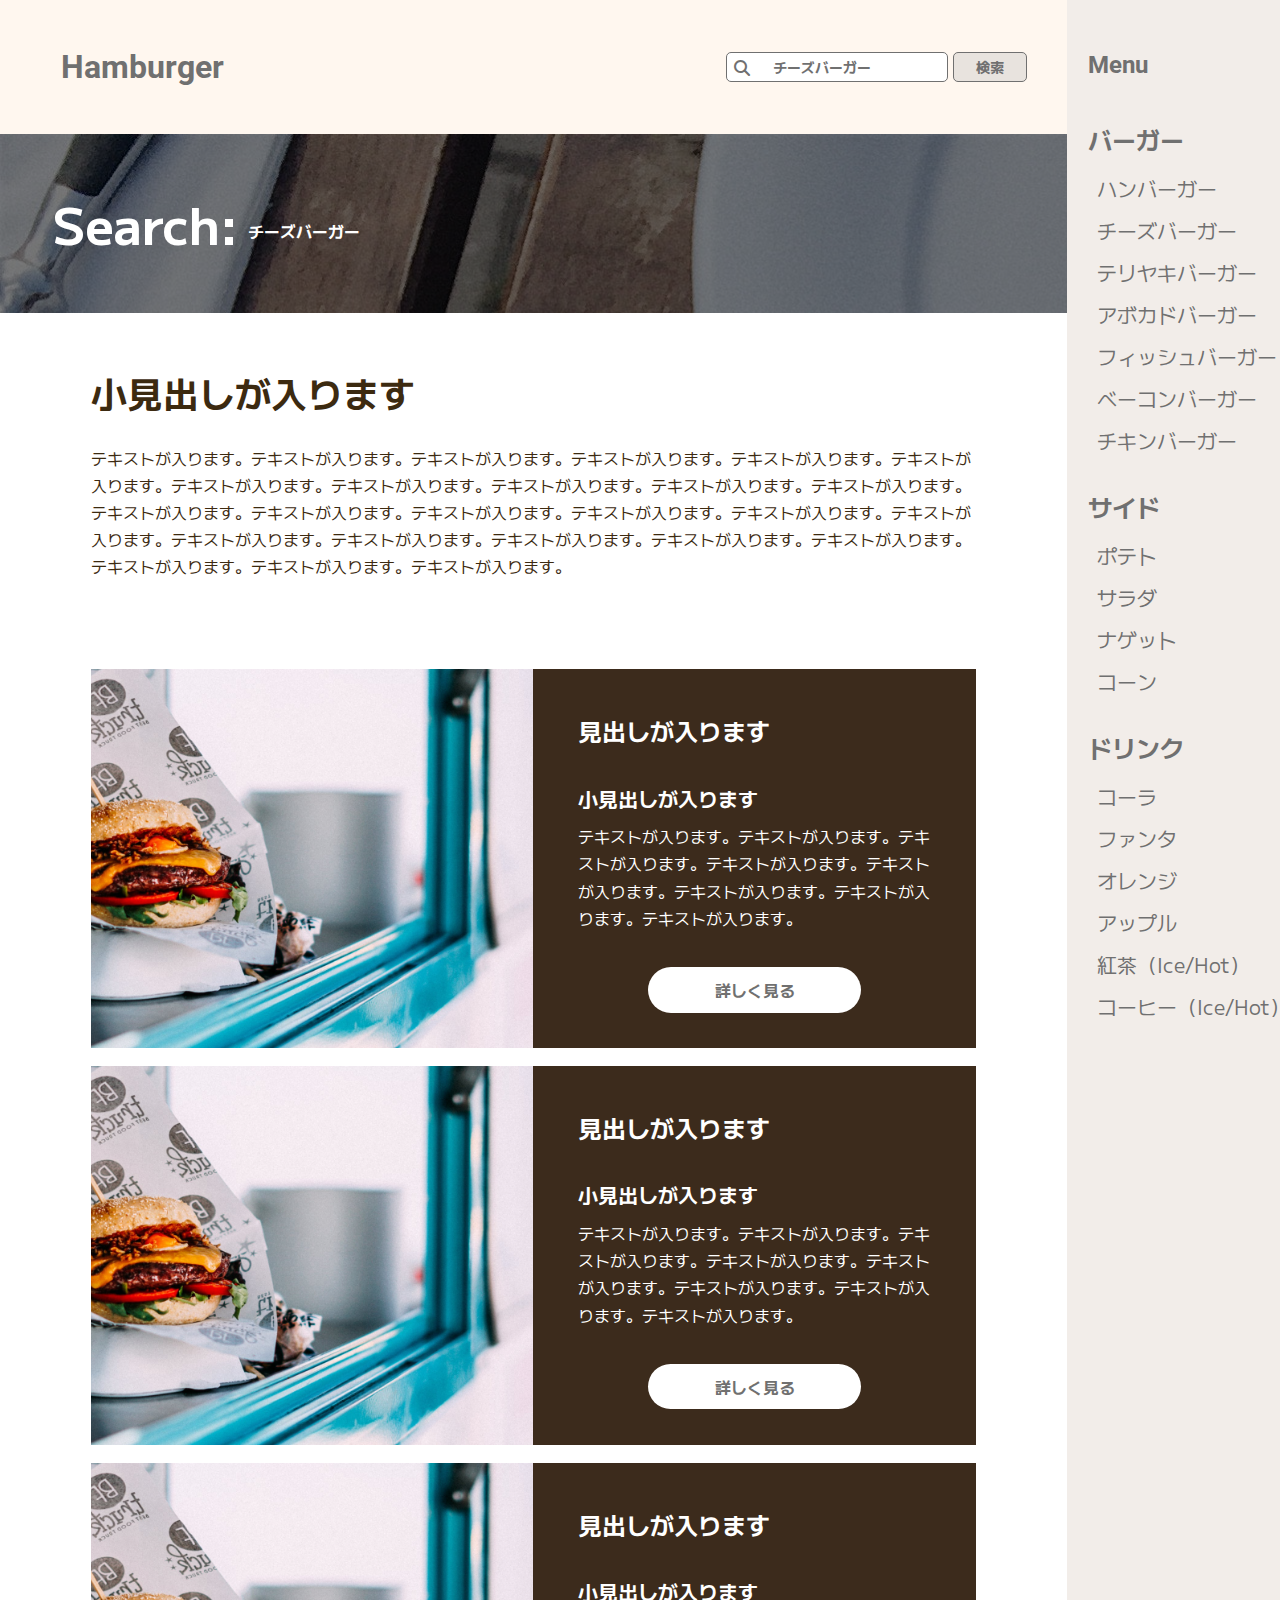
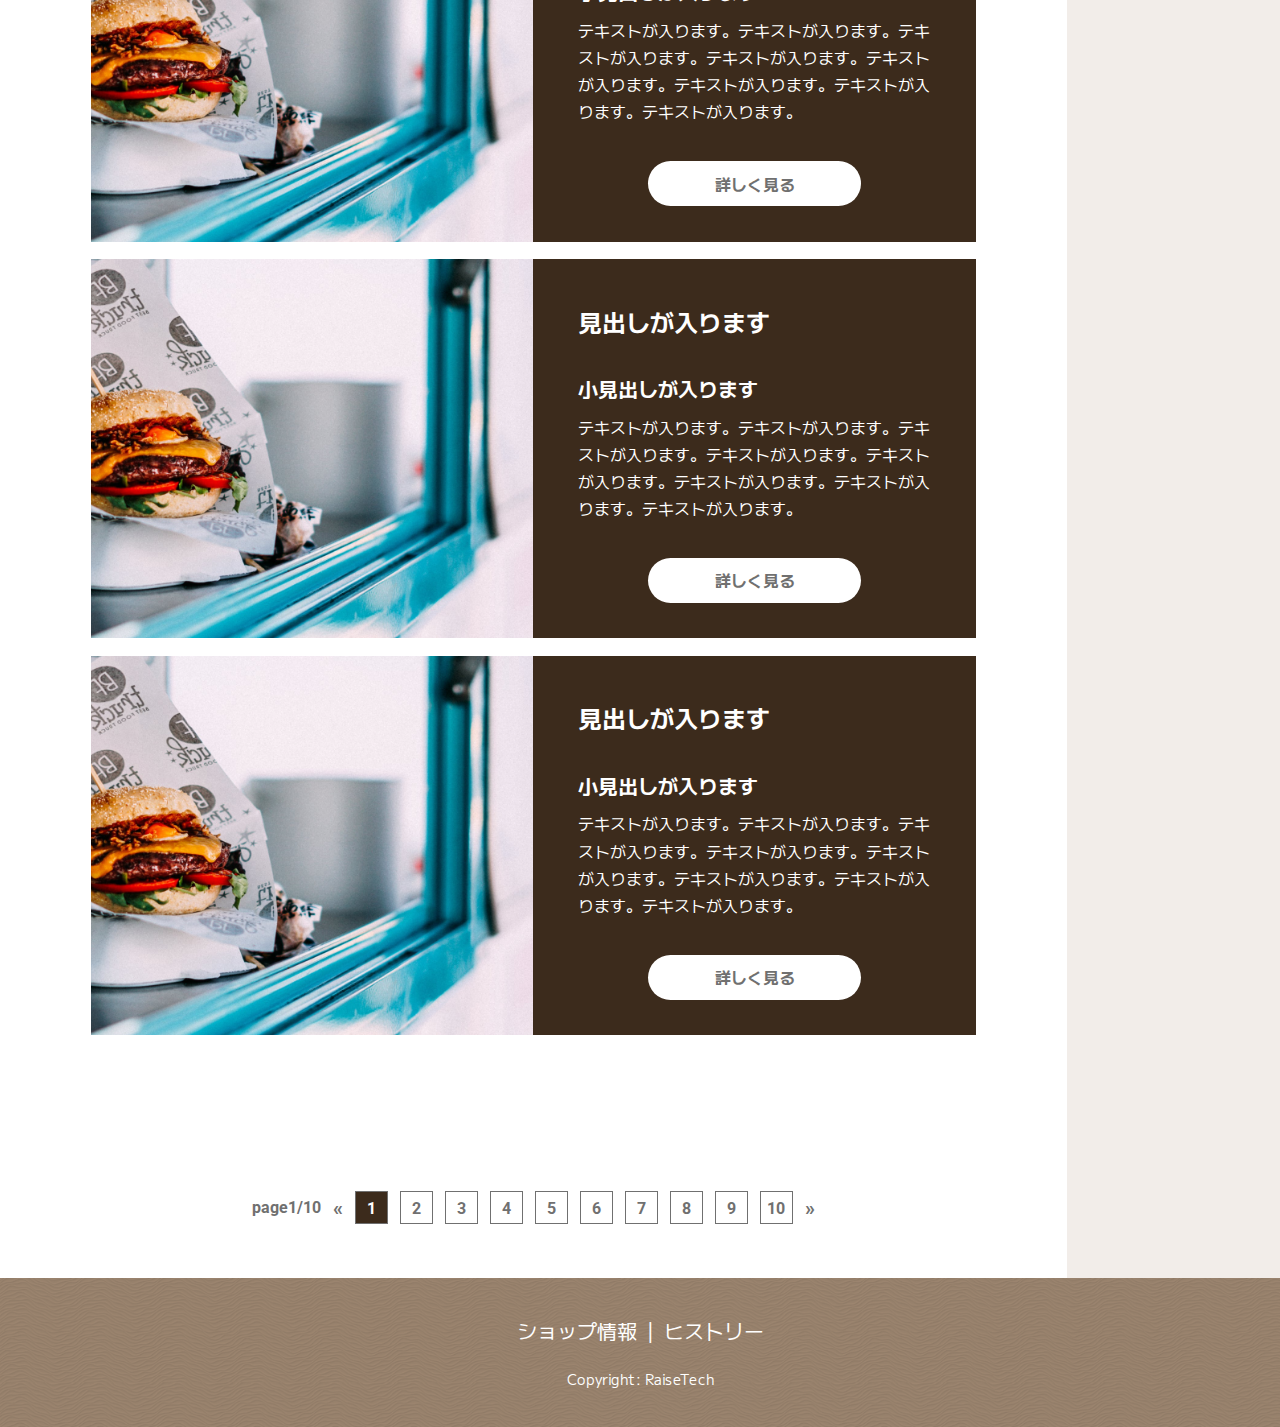
==== commit 615a578d: "20260127" ====
--- a/archive-search.html
+++ b/archive-search.html
@@ -169,8 +169,8 @@
         </div>
         <footer class="l-footer p-footer">
             <div class="c-flex-center p-footer-about" >
-                <p class="p-footer-info">ショップ情報</p>
-                <p class="p-footer-history">ヒストリー</p>
+                <a href="#" class="p-footer-info">ショップ情報</a>
+                <a href="#" class="p-footer-history">ヒストリー</a>
             </div>
             <p class="c-flex-center p-footer-copyright">Copyright: RaiseTech</p>
         </footer>
--- a/css/style.css
+++ b/css/style.css
@@ -291,7 +291,7 @@
 
 h1, h2, h3, h4, h5, h6 {
   margin-top: 0;
-  margin-bottom: 0.5rem;
+  margin-bottom: 0rem;
 }
 
 p {
@@ -340,7 +340,7 @@
 }
 
 .l-main {
-  height: 88%;
+  height: 100%;
   width: 100%;
 }
 
@@ -353,53 +353,67 @@
   }
 }
 
+.c-image-mv {
+  position: relative;
+}
+
 /*front*/
-.c-bg-Image-MV1 {
+.c-image-mv1 {
+  aspect-ratio: 375/285;
+  -o-object-fit: cover;
+     object-fit: cover;
+  -o-object-position: center;
+     object-position: center;
+  position: absolute;
+  z-index: -100;
+  top: 0;
+}
+@media (min-width: 768px) {
+  .c-image-mv1 {
+    aspect-ratio: 834/285;
+  }
+}
+@media (min-width: 1280px) {
+  .c-image-mv1 {
+    aspect-ratio: 1553/530;
+  }
+}
+
+/*archiveとarchive-search*/
+.c-image-mv2 {
   aspect-ratio: 375/285;
   background-size: cover;
   background-position: center;
 }
 @media (min-width: 768px) {
-  .c-bg-Image-MV1 {
+  .c-image-mv2 {
     aspect-ratio: 834/285;
   }
 }
 @media (min-width: 1280px) {
-  .c-bg-Image-MV1 {
-    aspect-ratio: 1553/530;
-  }
-}
-
-/*archiveとarchive-search*/
-.c-bg-Image-MV2 {
-  aspect-ratio: 375/285;
-  background-size: cover;
-  background-position: center;
-}
-@media (min-width: 768px) {
-  .c-bg-Image-MV2 {
-    aspect-ratio: 834/285;
-  }
-}
-@media (min-width: 1280px) {
-  .c-bg-Image-MV2 {
+  .c-image-mv2 {
     aspect-ratio: 1553/239;
   }
 }
 
 /*singleとpage*/
-.c-bg-Image-MV3 {
+.c-image-mv3 {
   aspect-ratio: 375/225;
-  background-size: cover;
-  background-position: center;
-}
-@media (min-width: 768px) {
-  .c-bg-Image-MV3 {
+  -o-object-fit: cover;
+     object-fit: cover;
+  -o-object-position: center;
+     object-position: center;
+  position: absolute;
+  z-index: -100;
+  top: 0;
+}
+@media (min-width: 768px) {
+  .c-image-mv3 {
     aspect-ratio: 834/505;
   }
 }
 @media (min-width: 1280px) {
-  .c-bg-Image-MV3 {
+  .c-image-mv3 {
     aspect-ratio: 1553/500;
   }
 }
@@ -610,6 +624,70 @@
   padding: 3% 5% 8% 5%; /*6% 10% 24% 10%*/
 }
 
+.c-inner-single {
+  padding: 3% 5% 15% 5%;
+}
+
+.c-section-single {
+  padding-bottom: 5%;
+}
+
+.c-eyecatch-title-mv1 {
+  color: #FFFFFF;
+  font-size: 2.375rem;
+  padding-top: 33%;
+  padding-left: 8%;
+}
+@media (min-width: 768px) {
+  .c-eyecatch-title-mv1 {
+    font-size: 2.75rem;
+    padding-top: 13%;
+  }
+}
+@media (min-width: 1280px) {
+  .c-eyecatch-title-mv1 {
+    font-size: 3rem;
+    padding-left: 5%;
+  }
+}
+
+.c-eyecatch-title-mv2 {
+  color: #FFFFFF;
+  font-size: 3.125rem;
+  padding-top: 5%;
+  padding-left: 5%;
+}
+@media (min-width: 768px) {
+  .c-eyecatch-title-mv2 {
+    padding-top: 5%;
+    padding-left: 5%;
+  }
+}
+@media (min-width: 1280px) {
+  .c-eyecatch-title-mv2 {
+    padding-top: 5%;
+    padding-left: 5%;
+  }
+}
+
+.c-eyecatch-title-mv3 {
+  color: #FFFFFF;
+  font-size: 2.375rem;
+  padding-top: 25%;
+  padding-left: 8%;
+}
+@media (min-width: 768px) {
+  .c-eyecatch-title-mv3 {
+    font-size: 3.125rem;
+  }
+}
+@media (min-width: 1280px) {
+  .c-eyecatch-title-mv3 {
+    padding-top: 12%;
+    padding-left: 5%;
+  }
+}
+
 .p-header {
   padding-left: 4%;
   padding-right: 2%;
@@ -697,6 +775,9 @@
   color: #FFFFFF;
   padding: 2%;
   font-weight: 400;
+}
+.p-footer a {
+  color: #FFFFFF;
 }
 
 .p-footer-about {
@@ -877,33 +958,20 @@
   font-family: "M PLUS 1";
   color: #707070;
   line-height: 2;
-}
-
-.p-main-image {
-  background-image: url(../../../Images/frontpage_eyecatch.png);
-  color: #FFFFFF;
-  display: flex;
-  align-items: center;
-  padding: 5%;
-  font-size: 1.625rem;
-}
-@media (min-width: 768px) {
-  .p-main-image {
-    padding: 10%;
-  }
-}
-@media (min-width: 1280px) {
-  .p-main-image {
-    padding: 5%;
-  }
+  font-size: 0.875rem;
 }
 
 .p-order {
-  padding: 5% 5% 10% 5%;
-}
-@media (min-width: 1280px) {
+  padding: 35% 0 10% 0;
+}
+@media (min-width: 768px) {
   .p-order {
-    padding: 7%;
+    padding: 15% 0 10% 0;
+  }
+}
+@media (min-width: 1280px) {
+  .p-order {
+    padding: 20% 0 7% 0;
   }
 }
 
@@ -1217,7 +1285,6 @@
 .p-grid-img {
   width: 100%;
   height: 100%;
-  /*object-fit: cover;*/
   aspect-ratio: 677/411;
 }
 
@@ -1285,18 +1352,15 @@
   color: #FFFFFF;
 }
 
-/*
-.p-pagination-number-list li:hover {
-    @include base.breakpoint(tablet) {
-        background-color: base.$bg-color-black;
-
-        a {
-            color: base.$font-color-white;
-        }
-
-    }
-}
-*/
+@media (min-width: 768px) {
+  .p-pagination-number-list li:hover {
+    background-color: #3c2b1c;
+  }
+  .p-pagination-number-list li:hover a {
+    color: #FFFFFF;
+  }
+}
+
 .p-pagination-sp {
   display: flex;
   justify-content: space-between;
@@ -1332,6 +1396,242 @@
   padding-right: 10px;
 }
 
+.p-single-image-hamburger {
+  aspect-ratio: 1353/500;
+  -o-object-position: 50% 78%;
+     object-position: 50% 78%;
+}
+
+.p-single-image-hamburger-small {
+  text-align: center;
+  margin-bottom: 0;
+}
+@media (min-width: 768px) {
+  .p-single-image-hamburger-small {
+    margin-bottom: 20%;
+  }
+}
+@media (min-width: 1280px) {
+  .p-single-image-hamburger-small {
+    margin-bottom: 0;
+  }
+}
+.p-single-image-hamburger-small img {
+  aspect-ratio: 581/358;
+  width: 71.2%;
+}
+@media (min-width: 768px) {
+  .p-single-image-hamburger-small img {
+    width: 69.6642685851%;
+  }
+}
+@media (min-width: 1280px) {
+  .p-single-image-hamburger-small img {
+    width: 42.9416112343%;
+  }
+}
+
+.p-single-article {
+  color: #3c2A10;
+}
+.p-single-article p {
+  font-weight: 400;
+}
+.p-single-article h2 {
+  padding-top: 33%;
+}
+@media (min-width: 1280px) {
+  .p-single-article h2 {
+    padding-top: 17%;
+  }
+}
+.p-single-article p, .p-single-article h2, .p-single-article h3, .p-single-article h4, .p-single-article h5, .p-single-article h6 {
+  padding-bottom: 5%;
+}
+
+.p-single-article h2 {
+  font-size: 2.25rem;
+}
+
+.p-single-article h3 {
+  font-size: 1.75rem;
+}
+
+.p-single-article h4 h5 h6 {
+  font-size: 1.25rem;
+}
+
+.p-blockquote {
+  background-color: #F5F5F5;
+  padding: 3% 4% 5% 3%;
+  font-weight: 400;
+  margin-bottom: 5%;
+}
+.p-blockquote cite {
+  font-style: normal;
+}
+.p-blockquote cite a {
+  -webkit-text-decoration: underline #4A6C9B 1px;
+          text-decoration: underline #4A6C9B 1px;
+}
+
+.p-single-imgAndText-grid-container {
+  display: grid;
+  grid-template-columns: repeat(5, 1fr);
+  grid-template-rows: repeat(2, 1fr);
+  row-gap: 70px;
+  -moz-column-gap: 20px;
+       column-gap: 20px;
+}
+@media (min-width: 768px) {
+  .p-single-imgAndText-grid-container {
+    row-gap: 70px;
+    -moz-column-gap: 30px;
+         column-gap: 30px;
+  }
+}
+@media (min-width: 768px) {
+  .p-single-imgAndText-grid-container {
+    row-gap: 50px;
+    -moz-column-gap: 30px;
+         column-gap: 30px;
+  }
+}
+.p-single-imgAndText-grid-container p {
+  font-weight: 400;
+}
+
+.p-singgle-imgAndText-grid-item1 {
+  grid-row: 1/2;
+  grid-column: 1/3;
+}
+
+.p-singgle-imgAndText-grid-item2 {
+  grid-row: 1/2;
+  grid-column: 3/6;
+}
+
+.p-singgle-imgAndText-grid-item3 {
+  grid-row: 2/3;
+  grid-column: 1/4;
+}
+
+.p-singgle-imgAndText-grid-item4 {
+  grid-row: 2/3;
+  grid-column: 4/6;
+}
+
+.p-single-hamburger-samples {
+  display: grid;
+  grid-template-columns: repeat(1, 1fr);
+  grid-template-rows: repeat(1, 1fr);
+  -moz-column-gap: 15px;
+       column-gap: 15px;
+  row-gap: 20px;
+}
+@media (min-width: 768px) {
+  .p-single-hamburger-samples {
+    grid-template-columns: repeat(2, 1fr);
+    grid-template-rows: repeat(2, 1fr);
+  }
+}
+@media (min-width: 1280px) {
+  .p-single-hamburger-samples {
+    grid-template-columns: repeat(3, 1fr);
+    grid-template-rows: repeat(3, 1fr);
+  }
+}
+
+.p-single-list {
+  padding-bottom: 1%;
+  font-weight: 400;
+}
+@media (min-width: 768px) {
+  .p-single-list {
+    padding-left: 7%;
+  }
+}
+
+.p-single-list2 {
+  padding-left: 2%;
+  padding-bottom: 1%;
+  font-weight: 400;
+}
+@media (min-width: 768px) {
+  .p-single-list2 {
+    padding-left: 9%;
+  }
+}
+
+.p-single-code {
+  background-color: #F5F5F5;
+  white-space-collapse: preserve-breaks;
+  padding: 5%;
+}
+
+.p-single-table {
+  border-collapse: collapse;
+  width: 100%;
+  table-layout: fixed;
+  background-color: #FFFFFF;
+}
+
+.p-single-table td {
+  border: solid 1px #707070;
+  border-bottom: none;
+  font-weight: 400;
+  padding: 4%;
+}
+@media (min-width: 768px) {
+  .p-single-table td {
+    padding: 2%;
+  }
+}
+
+.p-single-table-row {
+  display: table;
+  width: 100%;
+}
+
+.p-single-table-row:last-child td {
+  border-bottom: solid 1px #707070;
+}
+
+.p-single-table-data:nth-child(1) {
+  width: 33%;
+}
+
+.p-single-table-data:nth-child(2) {
+  width: 67%;
+}
+
+.p-single-btn {
+  margin-top: 8%;
+  border: solid 1px #707070;
+  border-radius: 20px;
+  width: 100%;
+  padding: 5% 10%;
+  background: linear-gradient(to right, #F2ede9, #DED8D3);
+  color: #3c2A10;
+}
+@media (min-width: 768px) {
+  .p-single-btn {
+    width: 60%;
+    margin: 0;
+  }
+}
+@media (min-width: 1280px) {
+  .p-single-btn {
+    width: 33%;
+    padding: 3% 10%;
+    margin: 0;
+  }
+}
+
+.p-single-bold {
+  color: #3c2A10;
+}
+
 /*Foundation*/
 /*layout*/
 /*object/component*/
